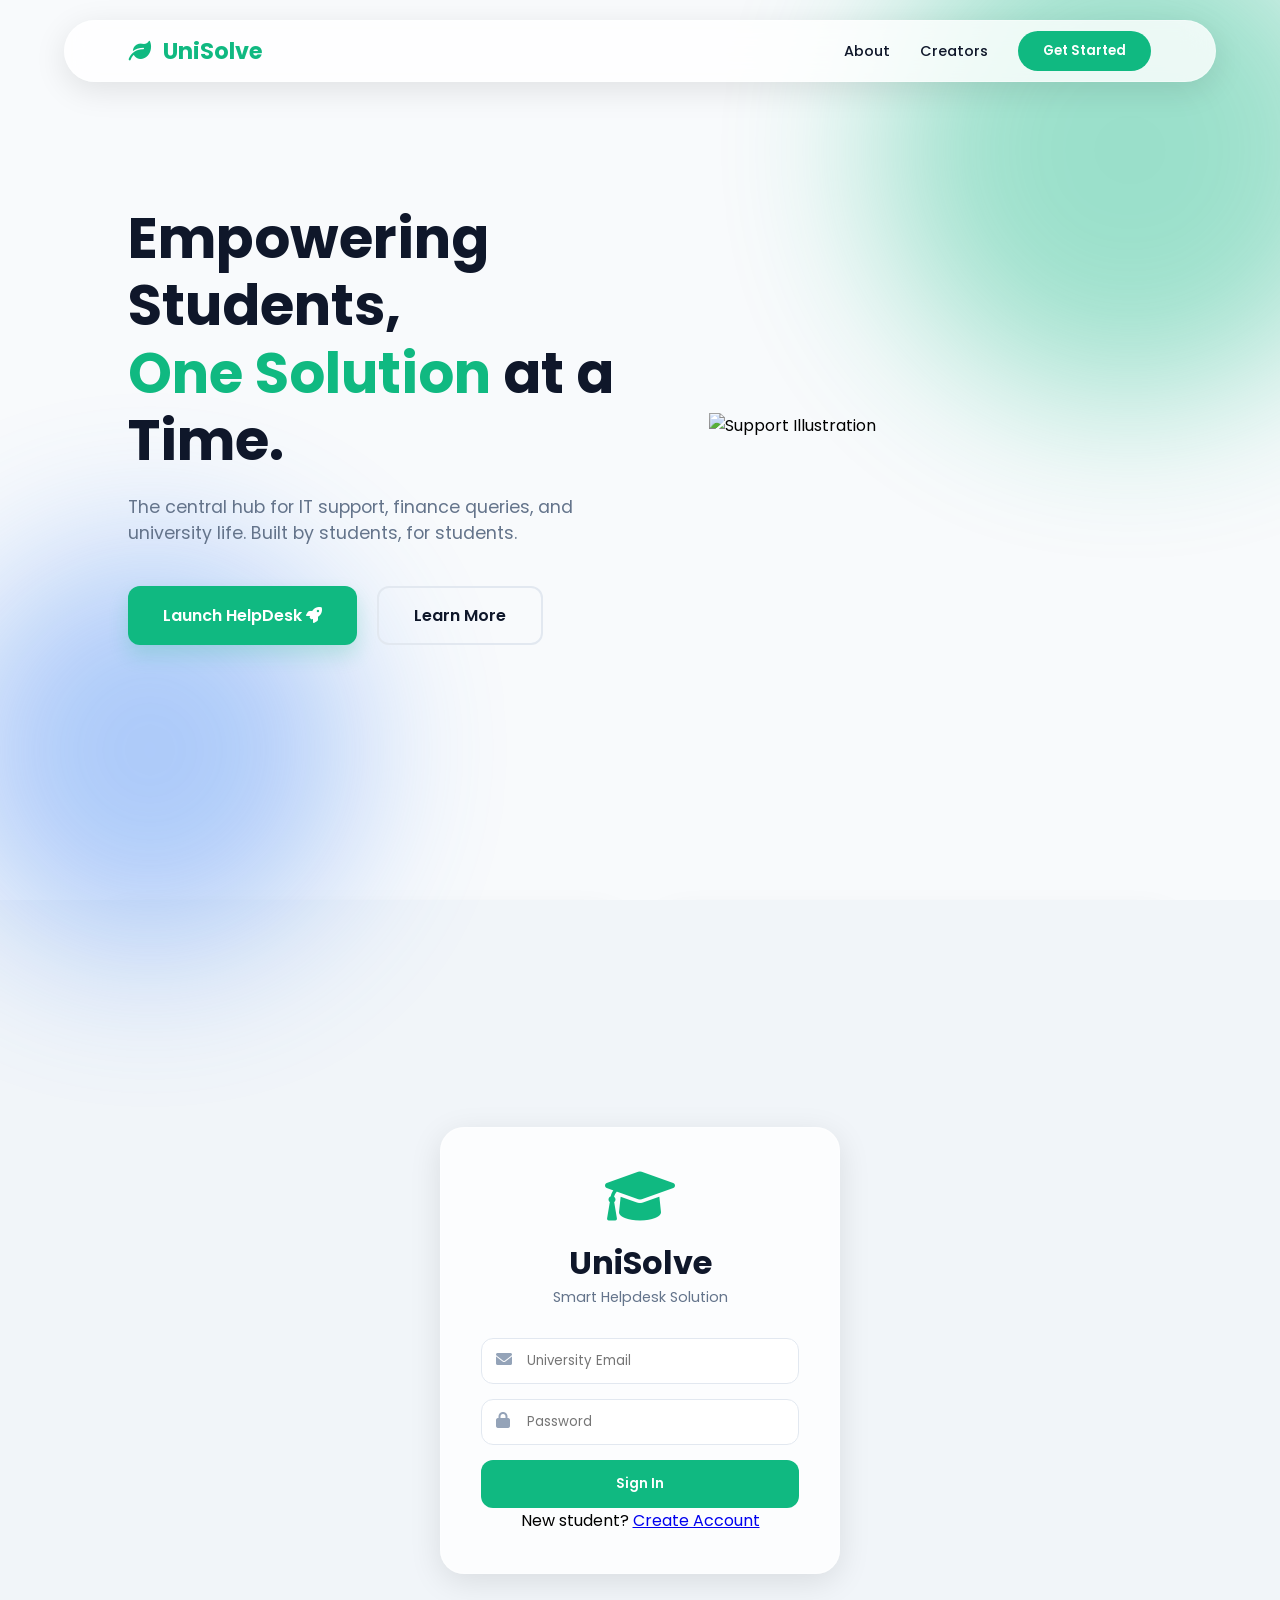
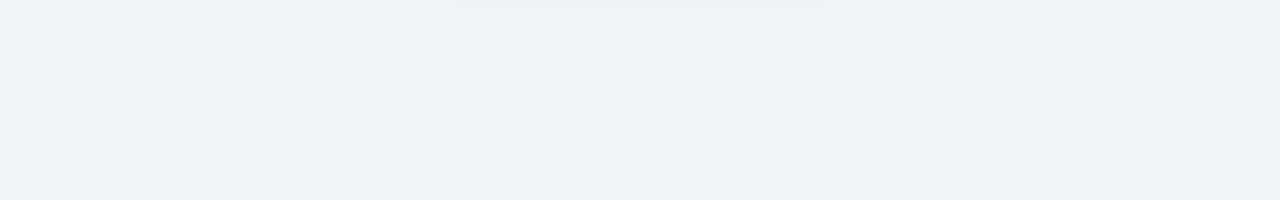
==== index.html @ f0e706f4 "1st commit. Frontend for landing page, signin, signup, user dashboard, admin panel are updated." ====
<!DOCTYPE html>
<html lang="en">
<head>
    <meta charset="UTF-8">
    <meta name="viewport" content="width=device-width, initial-scale=1.0">
    <title>UniSolve HelpDesk | Student Support</title>
    
    <!-- External Styling & Fonts -->
    <link href="https://fonts.googleapis.com/css2?family=Poppins:wght@300;400;500;600;700&display=swap" rel="stylesheet">
    <link rel="stylesheet" href="https://cdnjs.cloudflare.com/ajax/libs/font-awesome/6.0.0/css/all.min.css">
    <link rel="stylesheet" href="https://cdnjs.cloudflare.com/ajax/libs/animate.css/4.1.1/animate.min.css"/>
    <link rel="stylesheet" href="style.css">
</head>
<body>

    <!-- ANIMATED BACKGROUND MESH -->
    <div class="bg-circles">
        <div class="circle"></div>
        <div class="circle"></div>
    </div>
    
    <!-- 0. LANDING PAGE (HOMEPAGE) -->
<section id="landing-page" class="view">
    <!-- Landing Navigation -->
    <nav class="landing-nav glass">
        <div class="logo-box">
            <i class="fas fa-leaf"></i>
            <span>UniSolve</span>
        </div>
        <div class="nav-menu">
            <a href="#about">About</a>
            <a href="#team">Creators</a>
            <button class="btn-login-trigger" onclick="enterApp()">Get Started</button>
        </div>
    </nav>

    <!-- Hero Section -->
    <header class="hero animate__animated animate__fadeIn">
        <div class="hero-content">
            <h1>Empowering Students, <br><span class="text-green">One Solution</span> at a Time.</h1>
            <p>The central hub for IT support, finance queries, and university life. Built by students, for students.</p>
            <div class="hero-btns">
                <button class="btn-primary-large" onclick="enterApp()">Launch HelpDesk <i class="fas fa-rocket"></i></button>
                <a href="#about" class="btn-secondary-large">Learn More</a>
            </div>
        </div>
        <div class="hero-image animate__animated animate__zoomIn">
            <img src="https://illustrations.popsy.co/emerald/remote-work.svg" alt="Support Illustration">
        </div>
    </header>

    <!-- About & Motive Section -->
    <section id="about" class="landing-section">
        <div class="section-container">
            <div class="info-card glass animate__animated animate__fadeInUp">
                <i class="fas fa-bullseye"></i>
                <h3>Our Motive</h3>
                <p>UniSolve was born out of the frustration of long email threads and delayed responses. Our motive is to provide a **real-time, centralized interface** where students can get answers instantly from specialized departments.</p>
            </div>
            <div class="info-card glass animate__animated animate__fadeInUp" style="animation-delay: 0.2s">
                <i class="fas fa-heart"></i>
                <h3>Student-Centric</h3>
                <p>We prioritize your academic flow. Whether it's a Canvas login issue or a finance payment query, we ensure you spend less time worrying and more time learning.</p>
            </div>
        </div>
    </section>

    <!-- Creators Section -->
     <!-- Creators Section -->
<section id="team" class="landing-section">
    <h2 class="section-title">Meet the Team</h2>
    <div class="team-grid">
        
        <!-- Project Manager -->
        <div class="team-card glass animate__animated animate__fadeInUp">
            <div class="role-icon"><i class="fas fa-user-tie"></i></div>
            <img src="https://ui-avatars.com/api/?name=Ranjan+Katwal&background=064e3b&color=fff" alt="PM">
            <h4>Ranjan Katwal</h4>
            <p class="role-title">Project Manager</p>
            <span>Team Lead & Coordination</span>
        </div>

        <!-- Business Analyst -->
        <div class="team-card glass animate__animated animate__fadeInUp" style="animation-delay: 0.1s">
            <div class="role-icon"><i class="fas fa-chart-line"></i></div>
            <img src="https://ui-avatars.com/api/?name=Nayan&background=10b981&color=fff" alt="BA">
            <h4>Nayan</h4>
            <p class="role-title">Business Analyst</p>
            <span>Requirements & Logic</span>
        </div>

        <!-- Frontend (You) -->
        <div class="team-card glass animate__animated animate__fadeInUp" style="animation-delay: 0.2s">
            <div class="role-icon"><i class="fas fa-code"></i></div>
            <img src="https://ui-avatars.com/api/?name=Sara+Ghimire+Kshetri&background=059669&color=fff" alt="Frontend">
            <h4>Sara Ghimire Kshetri</h4>
            <p class="role-title">Frontend Developer</p>
            <span>UI/UX & Interactive Design</span>
        </div>

        <!-- Backend 1 -->
        <div class="team-card glass animate__animated animate__fadeInUp" style="animation-delay: 0.3s">
            <div class="role-icon"><i class="fas fa-server"></i></div>
            <img src="https://ui-avatars.com/api/?name=Krishna+Nayak&background=064e3b&color=fff" alt="Backend">
            <h4>Krishna Nayak</h4>
            <p class="role-title">Backend Developer</p>
            <span>API & Database Management</span>
        </div>

        <!-- Backend 2 -->
        <div class="team-card glass animate__animated animate__fadeInUp" style="animation-delay: 0.4s">
            <div class="role-icon"><i class="fas fa-database"></i></div>
            <img src="https://ui-avatars.com/api/?name=Roman+Poudel&background=064e3b&color=fff" alt="Backend">
            <h4>Roman Poudel</h4>
            <p class="role-title">Backend Developer</p>
            <span>Server Architecture</span>
        </div>

    </div>
</section>

    <footer class="landing-footer">
        <p>&copy; 2024 UniSolve HelpDesk Project. All Rights Reserved.</p>
    </footer>
</section>


    <!-- 1. AUTHENTICATION VIEW -->
    <section id="auth-section" class="view animate__animated animate__fadeIn">
        <div class="auth-card glass">
            <div class="auth-logo">
                <i class="fas fa-graduation-cap"></i>
                <h1>UniSolve</h1>
                <p>Smart Helpdesk Solution</p>
            </div>

            <!-- Login Form -->
            <div id="login-form">
                <div class="input-group">
                    <i class="fas fa-envelope"></i>
                    <input type="email" id="login-email" placeholder="University Email">
                </div>
                <div class="input-group">
                    <i class="fas fa-lock"></i>
                    <input type="password" id="login-pass" placeholder="Password">
                </div>
                <button class="btn-primary" onclick="handleLogin()">Sign In</button>
                <p class="auth-footer">New student? <a href="#" onclick="toggleAuth()">Create Account</a></p>
            </div>

            <!-- Signup Form -->
            <div id="signup-form" class="hidden">
                <div class="input-group">
                    <i class="fas fa-user"></i>
                    <input type="text" id="reg-name" placeholder="Full Name">
                </div>
                <div class="input-group">
                    <i class="fas fa-envelope"></i>
                    <input type="email" id="reg-email" placeholder="Email Address">
                </div>
                <div class="input-group">
                    <i class="fas fa-lock"></i>
                    <input type="password" id="reg-pass" placeholder="Create Password">
                </div>
                <button class="btn-primary" onclick="handleSignup()">Register Now</button>
                <p class="auth-footer">Already registered? <a href="#" onclick="toggleAuth()">Sign In</a></p>
            </div>
        </div>
    </section>

    <!-- 2. USER DASHBOARD VIEW -->
    <section id="user-dashboard" class="view hidden">
        <!-- PREMIUM GREEN SIDEBAR -->
        <nav class="sidebar-green">
            <div class="sb-header">
                <div class="logo-box">
                    <i class="fas fa-leaf"></i>
                    <span>UniSolve</span>
                </div>
            </div>

            <div class="sb-search">
                <i class="fas fa-search"></i>
                <input type="text" placeholder="Search support...">
            </div>

            <div class="sb-section">
                <label>CORE MENU</label>
                <button class="sb-link active" id="btn-dash" onclick="showUserHome()">
                    <i class="fas fa-th-large"></i> Dashboard
                </button>
                <button class="sb-link" id="btn-hist" onclick="viewChatHistory()">
                    <i class="fas fa-history"></i> Chat History
                    <span class="badge" id="history-count">0</span>
                </button>
            </div>

            <div class="sb-section">
                <label>QUICK ACCESS</label>
                <button class="sb-link-small" onclick="openChat('Student Support')">
                    <i class="fas fa-user-graduate"></i> Student IT
                </button>
                <button class="sb-link-small" onclick="openChat('Finance')">
                    <i class="fas fa-wallet"></i> Finance & Fees
                </button>
                <button class="sb-link-small" onclick="openChat('Entertainment')">
                    <i class="fas fa-gamepad"></i> Entertainment
                </button>
            </div>

            <div class="sb-profile">
                <div class="user-info">
                    <img src="https://ui-avatars.com/api/?name=User&background=10b981&color=fff" id="user-avatar" alt="User">
                    <div class="user-details">
                        <p id="sb-user-name">Loading...</p>
                        <small><i class="fas fa-circle"></i> Online</small>
                    </div>
                </div>
                <button class="sb-logout" onclick="logout()" title="Logout">
                    <i class="fas fa-sign-out-alt"></i>
                </button>
            </div>
        </nav>

        <!-- USER MAIN CONTENT Area -->
        <main class="main-content-green">
            
            <!-- Dashboard Grid -->
            <div id="user-home" class="animate__animated animate__fadeIn">
                <div class="welcome-header">
                    <h2 id="welcome-msg">Hello, Student! 👋</h2>
                    <p>How can we assist you with your university life today?</p>
                </div>
                
                <div class="sector-grid">
                    <div class="sector-card s-blue" onclick="openChat('Student Support')">
                        <div class="icon-box"><i class="fas fa-laptop-code"></i></div>
                        <h4>Student Support</h4>
                        <span>Canvas, IT Support, Gmail</span>
                    </div>
                    <div class="sector-card s-purple" onclick="openChat('Entertainment')">
                        <div class="icon-box"><i class="fas fa-clapperboard"></i></div>
                        <h4>Entertainment</h4>
                        <span>Clubs, Events & Sports</span>
                    </div>
                    <div class="sector-card s-green" onclick="openChat('Finance')">
                        <div class="icon-box"><i class="fas fa-file-invoice-dollar"></i></div>
                        <h4>Finance & Business</h4>
                        <span>Fees, Grants, Payments</span>
                    </div>
                    <div class="sector-card s-orange" onclick="openChat('General')">
                        <div class="icon-box"><i class="fas fa-comments"></i></div>
                        <h4>General Queries</h4>
                        <span>Anything else you need</span>
                    </div>
                </div>
            </div>

            <!-- Chat History View -->
            <div id="chat-history-view" class="hidden animate__animated animate__fadeIn">
                <div class="view-header">
                    <h2><i class="fas fa-history"></i> My Recent Conversations</h2>
                    <p>Click on a ticket to continue the conversation</p>
                </div>
                <div id="history-list" class="history-container">
                    <!-- History cards injected here -->
                </div>
            </div>

            <!-- Real-time Chat Interface -->
            <div id="chat-interface" class="hidden animate__animated animate__zoomIn">
                <div class="chat-window glass">
                    <div class="chat-header">
                        <button class="back-btn" onclick="showUserHome()"><i class="fas fa-chevron-left"></i></button>
                        <div class="chat-title-info">
                            <h3 id="current-sector-title">Sector Name</h3>
                            <small>Admin is online to help you</small>
                        </div>
                    </div>
                    <div id="chat-box" class="chat-messages">
                        <!-- Messages injected here -->
                    </div>
                    <div class="chat-input-area">
                        <input type="text" id="msg-input" placeholder="Type your query here...">
                        <button class="send-btn" onclick="sendMessage()"><i class="fas fa-paper-plane"></i></button>
                    </div>
                </div>
            </div>

        </main>
    </section>

    <!-- 3. ADMIN DASHBOARD VIEW -->
<section id="admin-dashboard" class="view hidden">
    <!-- ADMIN SIDEBAR -->
    <nav class="sidebar-green admin-theme">
        <div class="sb-header">
            <div class="logo-box">
                <i class="fas fa-user-shield"></i>
                <span>UniAdmin</span>
            </div>
        </div>

        <div class="sb-section">
            <label>SYSTEM</label>
            <button class="sb-link active" id="admin-btn-dash" onclick="showAdminTab('admin-stats-view')">
                <i class="fas fa-chart-pie"></i> Overview
            </button>
            <button class="sb-link" id="admin-btn-users" onclick="showAdminTab('admin-users-view')">
                <i class="fas fa-users-gear"></i> Manage Users
            </button>
            <button class="sb-link" id="admin-btn-chats" onclick="showAdminTab('admin-chats-view')">
                <i class="fas fa-comment-dots"></i> Live Support
                <span class="badge animate__animated animate__pulse animate__infinite" id="admin-msg-count">0</span>
            </button>
        </div>

        <div class="sb-profile">
            <div class="user-info">
                <img src="https://ui-avatars.com/api/?name=Admin&background=064e3b&color=fff" alt="Admin">
                <div class="user-details">
                    <p>System Admin</p>
                    <small>Root Access</small>
                </div>
            </div>
            <button class="sb-logout" onclick="logout()"><i class="fas fa-power-off"></i></button>
        </div>
    </nav>

    <!-- ADMIN MAIN CONTENT -->
    <main class="main-content-green">
        
        <!-- TAB 1: OVERVIEW STATS -->
        <div id="admin-stats-view" class="admin-tab animate__animated animate__fadeIn">
            <h2 class="view-title">System Overview</h2>
            <div class="stats-grid">
                <div class="stat-card glass">
                    <h3 id="stat-total-users">0</h3>
                    <p>Total Registered</p>
                </div>
                <div class="stat-card glass">
                    <h3 id="stat-active-sessions">0</h3>
                    <p>Active Chats</p>
                </div>
                <div class="stat-card glass">
                    <h3 id="stat-total-msgs">0</h3>
                    <p>Total Messages</p>
                </div>
            </div>
        </div>

        <!-- TAB 2: USER MANAGEMENT (CRUD) -->
        <div id="admin-users-view" class="admin-tab hidden animate__animated animate__fadeIn">
            <div class="view-header-flex">
                <h2 class="view-title">User Management</h2>
                <button class="btn-primary" style="width:auto; padding: 10px 20px;" onclick="adminAddUser()">+ Add User</button>
            </div>
            <div class="table-container glass">
                <table class="admin-table">
                    <thead>
                        <tr>
                            <th>User Name</th>
                            <th>Email Address</th>
                            <th>Role</th>
                            <th>Actions</th>
                        </tr>
                    </thead>
                    <tbody id="user-table-body">
                        <!-- User rows injected here -->
                    </tbody>
                </table>
            </div>
        </div>

        <!-- TAB 3: LIVE SUPPORT (Active Chats) -->
        <div id="admin-chats-view" class="admin-tab hidden animate__animated animate__fadeIn">
            <div class="admin-chat-layout">
                <!-- Chat Queue (Left) -->
                <div class="chat-queue glass">
                    <h3>Active Tickets</h3>
                    <div id="admin-queue-list">
                        <!-- List of users waiting for help -->
                    </div>
                </div>
                <!-- Active Chat Box (Right) -->
                <div class="admin-chat-window glass" id="admin-chat-window">
                    <div id="admin-chat-placeholder">
                        <i class="fas fa-comments"></i>
                        <p>Select a ticket to respond</p>
                    </div>
                    <!-- This will show the actual chat when a user is selected -->
                    <div id="admin-active-chat-box" class="hidden">
                        <div class="chat-header">
                            <h4 id="admin-chat-target">Student Name</h4>
                            <small id="admin-chat-sector">Sector</small>
                        </div>
                        <div id="admin-messages" class="chat-messages"></div>
                        <div class="chat-input-area">
                            <input type="text" id="admin-reply-input" placeholder="Type response...">
                            <button class="send-btn" onclick="adminSendReply()"><i class="fas fa-paper-plane"></i></button>
                        </div>
                    </div>
                </div>
            </div>
        </div>

    </main>
</section>

    <!-- Project Script -->
    <script src="script.js"></script>
</body>
</html>
---- style.css ----
/* --- ROOT VARIABLES --- */
:root {
    --green-primary: #10b981;
    --green-dark: #065f46;
    --green-deep: #064e3b;
    --green-light: #d1fae5;
    --slate-900: #0f172a;
    --slate-800: #1e293b;
    --white: #ffffff;
    --glass: rgba(255, 255, 255, 0.8);
    --glass-border: rgba(255, 255, 255, 0.3);
    --shadow: 0 8px 32px rgba(0, 0, 0, 0.1);
}

/* --- GLOBAL STYLES --- */
* {
    margin: 0;
    padding: 0;
    box-sizing: border-box;
    font-family: 'Poppins', sans-serif;
}

body {
    background: #f1f5f9;
    height: 100vh;
    overflow: hidden;
}

.hidden { display: none !important; }

/* --- ANIMATED BACKGROUND --- */
.bg-circles {
    position: fixed;
    top: 0;
    left: 0;
    width: 100%;
    height: 100%;
    z-index: -1;
    background: #f8fafc;
}

.circle {
    position: absolute;
    border-radius: 50%;
    filter: blur(80px);
    opacity: 0.4;
    animation: move 20s infinite alternate;
}

.circle:nth-child(1) { width: 500px; height: 500px; background: var(--green-primary); top: -100px; right: -100px; }
.circle:nth-child(2) { width: 400px; height: 400px; background: #3b82f6; bottom: -50px; left: -50px; animation-delay: -5s; }

@keyframes move { from { transform: translate(0,0); } to { transform: translate(100px, 100px); } }

/* --- GLASSMORPHISM CARD --- */
.glass {
    background: var(--glass);
    backdrop-filter: blur(15px);
    border: 1px solid var(--glass-border);
    box-shadow: var(--shadow);
    border-radius: 24px;
}

/* --- LANDING PAGE STYLES --- */

#landing-page.view {
    display: block; 
    overflow-y: auto;
    overflow-x: hidden;
    height: 100vh;
    scroll-behavior: smooth;
}


body {
    background: #f1f5f9;
    height: 100vh;
    margin: 0;
    overflow-x: hidden;
}

.landing-nav {
    display: flex;
    justify-content: space-between;
    align-items: center;
    padding: 10px 5%;
    position: fixed;
    top: 20px;
    left: 50%;
    transform: translateX(-50%); /* Centers the absolute nav bar */
    width: 90%;
    max-width: 1200px;
    z-index: 1000;
    border-radius: 50px;
}

.landing-section {
    padding: 80px 10%; /* Consistent margins with Hero */
    text-align: center;
    width: 100%;
    box-sizing: border-box;
}

.section-container {
    display: grid;
    grid-template-columns: repeat(auto-fit, minmax(300px, 1fr)); /* Better responsiveness */
    gap: 30px;
    margin: 0 auto;
    max-width: 1200px;
}

.info-card {
    padding: 40px;
    border-radius: 30px;
    text-align: left;
    height: 100%; /* Ensures cards are equal height */
    box-sizing: border-box;
}

.nav-menu { display: flex; align-items: center; gap: 30px; }
.nav-menu a { text-decoration: none; color: var(--slate-900); font-weight: 500; font-size: 0.9rem; transition: 0.3s; }
.nav-menu a:hover { color: var(--green-primary); }

.btn-login-trigger {
    background: var(--green-primary);
    color: white;
    border: none;
    padding: 10px 25px;
    border-radius: 25px;
    cursor: pointer;
    font-weight: 600;
}




/* HERO SECTION */
.hero {
    display: flex;
    align-items: center;
    justify-content: space-between;
    padding: 120px 10% 80px 10%; /* Increased horizontal padding */
    min-height: 90vh; /* Adjusted from 100vh to prevent excessive space */
    gap: 50px; /* Space between text and illustration */
}

.hero-content {
    flex: 1;
    max-width: 550px;
    text-align: left;
}

.hero-image {
    flex: 1;
    display: flex;
    justify-content: center;
    align-items: center;
}

.hero-image img {
    width: 100%;
    max-width: 400px; /* Prevents image from getting too large */
    height: auto;
}

.hero-content h1 { font-size: 3.5rem; line-height: 1.2; color: var(--slate-900); margin-bottom: 20px; }
.text-green { color: var(--green-primary); }
.hero-content p { font-size: 1.1rem; color: #64748b; margin-bottom: 40px; }

.hero-btns { display: flex; gap: 20px; }
.btn-primary-large {
    padding: 15px 35px; background: var(--green-primary); color: white; border: none; border-radius: 12px; font-size: 1rem; font-weight: 600; cursor: pointer; box-shadow: 0 10px 20px rgba(16, 185, 129, 0.2);
}

.btn-secondary-large {
    padding: 15px 35px; border: 2px solid #e2e8f0; color: var(--slate-900); text-decoration: none; border-radius: 12px; font-weight: 600;
}

/* ABOUT & TEAM */
.landing-section { padding: 100px 8%; text-align: center; }
.section-container { display: grid; grid-template-columns: 1fr 1fr; gap: 30px; }
.section-title { font-size: 2.5rem; margin-bottom: 50px; color: var(--slate-900); }

.info-card { padding: 40px; border-radius: 30px; text-align: left; }
.info-card i { font-size: 2.5rem; color: var(--green-primary); margin-bottom: 20px; }
.info-card h3 { font-size: 1.5rem; margin-bottom: 15px; }

/* TEAM SECTION IMPROVEMENTS */
.team-grid {
    display: grid;
    /* This creates a flexible grid that fits 5 cards across on desktops 
       and stacks them on smaller screens */
    grid-template-columns: repeat(auto-fit, minmax(220px, 1fr)); 
    gap: 25px;
    margin-top: 40px;
    justify-content: center;
}

.team-card {
    padding: 30px 20px;
    border-radius: 24px;
    text-align: center;
    transition: all 0.3s ease;
    position: relative;
    overflow: hidden;
}

.team-card:hover {
    transform: translateY(-10px);
    background: white;
    box-shadow: 0 20px 40px rgba(0,0,0,0.05);
}

/* Floating role icon in corner */
.role-icon {
    position: absolute;
    top: 15px;
    right: 15px;
    font-size: 1rem;
    color: var(--green-primary);
    opacity: 0.3;
}

.team-card img {
    width: 90px;
    height: 90px;
    border-radius: 50%;
    margin-bottom: 15px;
    border: 3px solid var(--green-light);
    padding: 3px;
    object-fit: cover;
}

.team-card h4 {
    color: var(--slate-900);
    font-size: 1.1rem;
    margin-bottom: 5px;
}

.role-title {
    font-size: 0.85rem;
    color: var(--green-primary);
    font-weight: 700;
    text-transform: uppercase;
    letter-spacing: 0.5px;
    margin-bottom: 10px;
}

.team-card span {
    font-size: 0.8rem;
    color: #64748b;
    display: block;
    line-height: 1.4;
}

.landing-footer { padding: 40px; text-align: center; border-top: 1px solid #e2e8f0; color: #94a3b8; font-size: 0.8rem; }


@media (max-width: 992px) {
    .hero {
        flex-direction: column;
        text-align: center;
        padding-top: 150px;
    }
    .hero-content {
        text-align: center;
        margin-bottom: 40px;
    }
    .section-container {
        grid-template-columns: 1fr; /* Stack cards on mobile */
    }
}


/* --- AUTHENTICATION --- */
#auth-section {
    display: flex;
    justify-content: center;
    align-items: center;
    height: 100vh;
}

.auth-card {
    width: 400px;
    padding: 40px;
    text-align: center;
}

.auth-logo i { font-size: 3.5rem; color: var(--green-primary); margin-bottom: 15px; }
.auth-logo h1 { font-size: 2rem; color: var(--slate-900); }
.auth-logo p { color: #64748b; margin-bottom: 30px; font-size: 0.9rem; }

.input-group { position: relative; margin-bottom: 15px; }
.input-group i { position: absolute; left: 15px; top: 13px; color: #94a3b8; }
.input-group input {
    width: 100%;
    padding: 12px 15px 12px 45px;
    border: 1px solid #e2e8f0;
    border-radius: 12px;
    outline: none;
    transition: 0.3s;
}

.input-group input:focus { border-color: var(--green-primary); box-shadow: 0 0 0 4px rgba(16, 185, 129, 0.1); }

.btn-primary {
    width: 100%;
    padding: 14px;
    background: var(--green-primary);
    color: white;
    border: none;
    border-radius: 12px;
    font-weight: 600;
    cursor: pointer;
    transition: 0.3s;
}

.btn-primary:hover { background: var(--green-dark); transform: translateY(-2px); }

/* --- SIDEBAR GREEN --- */
.sidebar-green {
    width: 280px;
    background: var(--green-deep);
    height: 100vh;
    display: flex;
    flex-direction: column;
    padding: 25px;
    color: white;
}

.logo-box { display: flex; align-items: center; gap: 12px; font-size: 1.4rem; font-weight: 700; color: var(--green-primary); }

.sb-search {
    background: rgba(255,255,255,0.1);
    border-radius: 12px;
    padding: 10px 15px;
    display: flex;
    align-items: center;
    gap: 10px;
    margin: 25px 0;
}

.sb-search input { background: none; border: none; color: white; outline: none; width: 100%; }

.sb-section label {
    font-size: 0.7rem;
    color: rgba(255,255,255,0.4);
    letter-spacing: 1.2px;
    display: block;
    margin: 20px 0 10px 5px;
}

.sb-link, .sb-link-small {
    width: 100%;
    background: none;
    border: none;
    color: #cbd5e1;
    display: flex;
    align-items: center;
    gap: 12px;
    padding: 12px;
    border-radius: 12px;
    cursor: pointer;
    transition: 0.3s;
    text-align: left;
}

.sb-link.active { background: var(--green-primary); color: white; }
.sb-link:hover:not(.active), .sb-link-small:hover { background: rgba(255,255,255,0.05); color: white; }

.badge { margin-left: auto; background: #ef4444; font-size: 0.7rem; padding: 2px 8px; border-radius: 10px; }

/* --- PROFILE CARD --- */
.sb-profile {
    margin-top: auto;
    background: rgba(0,0,0,0.2);
    padding: 15px;
    border-radius: 16px;
    display: flex;
    align-items: center;
    justify-content: space-between;
}

.user-info { display: flex; align-items: center; gap: 10px; }
.user-info img { width: 38px; height: 38px; border-radius: 50%; border: 2px solid var(--green-primary); }
.user-details p { font-size: 0.85rem; font-weight: 600; margin: 0; color: white; }
.user-details small { color: var(--green-primary); font-size: 0.7rem; display: flex; align-items: center; gap: 4px; }

.sb-logout { background: none; border: none; color: #f87171; cursor: pointer; transition: 0.3s; }
.sb-logout:hover { color: #ef4444; transform: scale(1.1); }

/* --- MAIN CONTENT AREA --- */
.view { display: flex; }
.main-content-green { flex: 1; padding: 40px; overflow-y: auto; background: #f8fafc; }

/* SECTOR CARDS */
.sector-grid { display: grid; grid-template-columns: repeat(auto-fit, minmax(240px, 1fr)); gap: 25px; margin-top: 30px; }
.sector-card {
    background: white;
    padding: 30px;
    border-radius: 24px;
    cursor: pointer;
    transition: 0.4s cubic-bezier(0.175, 0.885, 0.32, 1.275);
    box-shadow: 0 4px 6px rgba(0,0,0,0.02);
    border-bottom: 4px solid transparent;
}

.sector-card:hover { transform: translateY(-10px); box-shadow: 0 20px 25px rgba(0,0,0,0.05); }
.s-blue:hover { border-color: #3b82f6; }
.s-purple:hover { border-color: #a855f7; }
.s-green:hover { border-color: #10b981; }
.s-orange:hover { border-color: #f59e0b; }

.icon-box { font-size: 2.5rem; margin-bottom: 20px; color: var(--slate-800); }

/* --- CHAT INTERFACE --- */
.chat-window { max-width: 900px; margin: 0 auto; height: 80vh; display: flex; flex-direction: column; overflow: hidden; }
.chat-header { padding: 20px; display: flex; align-items: center; gap: 15px; border-bottom: 1px solid #e2e8f0; }
.back-btn { background: none; border: none; font-size: 1.2rem; cursor: pointer; color: var(--slate-800); }

.chat-messages { flex: 1; padding: 25px; overflow-y: auto; display: flex; flex-direction: column; gap: 15px; background: rgba(255,255,255,0.4); }

.msg { padding: 12px 18px; border-radius: 18px; max-width: 75%; position: relative; font-size: 0.95rem; line-height: 1.5; }
.msg.sent { align-self: flex-end; background: var(--green-primary); color: white; border-bottom-right-radius: 4px; }
.msg.received { align-self: flex-start; background: white; color: var(--slate-900); border-bottom-left-radius: 4px; box-shadow: 0 2px 5px rgba(0,0,0,0.05); }

.msg-meta { font-size: 0.65rem; margin-top: 5px; opacity: 0.7; display: flex; justify-content: space-between; gap: 10px; }
.crud-links span { cursor: pointer; text-decoration: underline; margin-left: 5px; }

.chat-input-area { padding: 20px; background: white; display: flex; gap: 10px; border-top: 1px solid #e2e8f0; }
.chat-input-area input { flex: 1; border: none; outline: none; padding: 10px; font-size: 1rem; }
.send-btn { background: var(--green-primary); color: white; border: none; width: 45px; height: 45px; border-radius: 12px; cursor: pointer; transition: 0.2s; }
.send-btn:hover { background: var(--green-dark); transform: rotate(15deg); }

/* --- ADMIN STATS --- */
.stats-grid { display: grid; grid-template-columns: repeat(3, 1fr); gap: 20px; margin: 25px 0; }
.stat-card { padding: 25px; text-align: center; }
.stat-card h3 { font-size: 2rem; color: var(--green-primary); }

/* ADMIN TABLE STYLES */
.view-header-flex { display: flex; justify-content: space-between; align-items: center; margin-bottom: 25px; }
.table-container { overflow: hidden; margin-top: 20px; }
.admin-table { width: 100%; border-collapse: collapse; text-align: left; background: white; }
.admin-table th { padding: 15px; background: #f1f5f9; color: var(--slate-900); font-weight: 600; }
.admin-table td { padding: 15px; border-bottom: 1px solid #f1f5f9; }
.admin-table tr:hover { background: #f8fafc; }

.btn-icon { background: none; border: none; cursor: pointer; padding: 5px; margin: 0 5px; border-radius: 5px; transition: 0.2s; }
.btn-edit { color: #3b82f6; }
.btn-edit:hover { background: #dbeafe; }
.btn-del { color: #ef4444; }
.btn-del:hover { background: #fee2e2; }

/* ADMIN LIVE CHAT LAYOUT */
.admin-chat-layout { display: grid; grid-template-columns: 300px 1fr; gap: 20px; height: 75vh; }
.chat-queue { padding: 20px; overflow-y: auto; }
.chat-queue h3 { font-size: 1rem; margin-bottom: 15px; color: var(--green-deep); border-bottom: 2px solid var(--green-light); padding-bottom: 10px; }

.queue-item { 
    padding: 15px; border-radius: 12px; background: white; margin-bottom: 10px; 
    cursor: pointer; transition: 0.3s; border: 1px solid transparent;
}
.queue-item:hover { border-color: var(--green-primary); transform: translateX(5px); }
.queue-item.active { background: var(--green-light); border-color: var(--green-primary); }
.queue-item p { font-weight: 600; font-size: 0.9rem; margin-bottom: 2px; }
.queue-item small { color: #64748b; font-size: 0.75rem; }

.admin-chat-window { display: flex; flex-direction: column; position: relative; }
#admin-chat-placeholder { 
    position: absolute; top: 50%; left: 50%; transform: translate(-50%, -50%); 
    text-align: center; color: #cbd5e1; 
}
#admin-chat-placeholder i { font-size: 4rem; margin-bottom: 10px; }
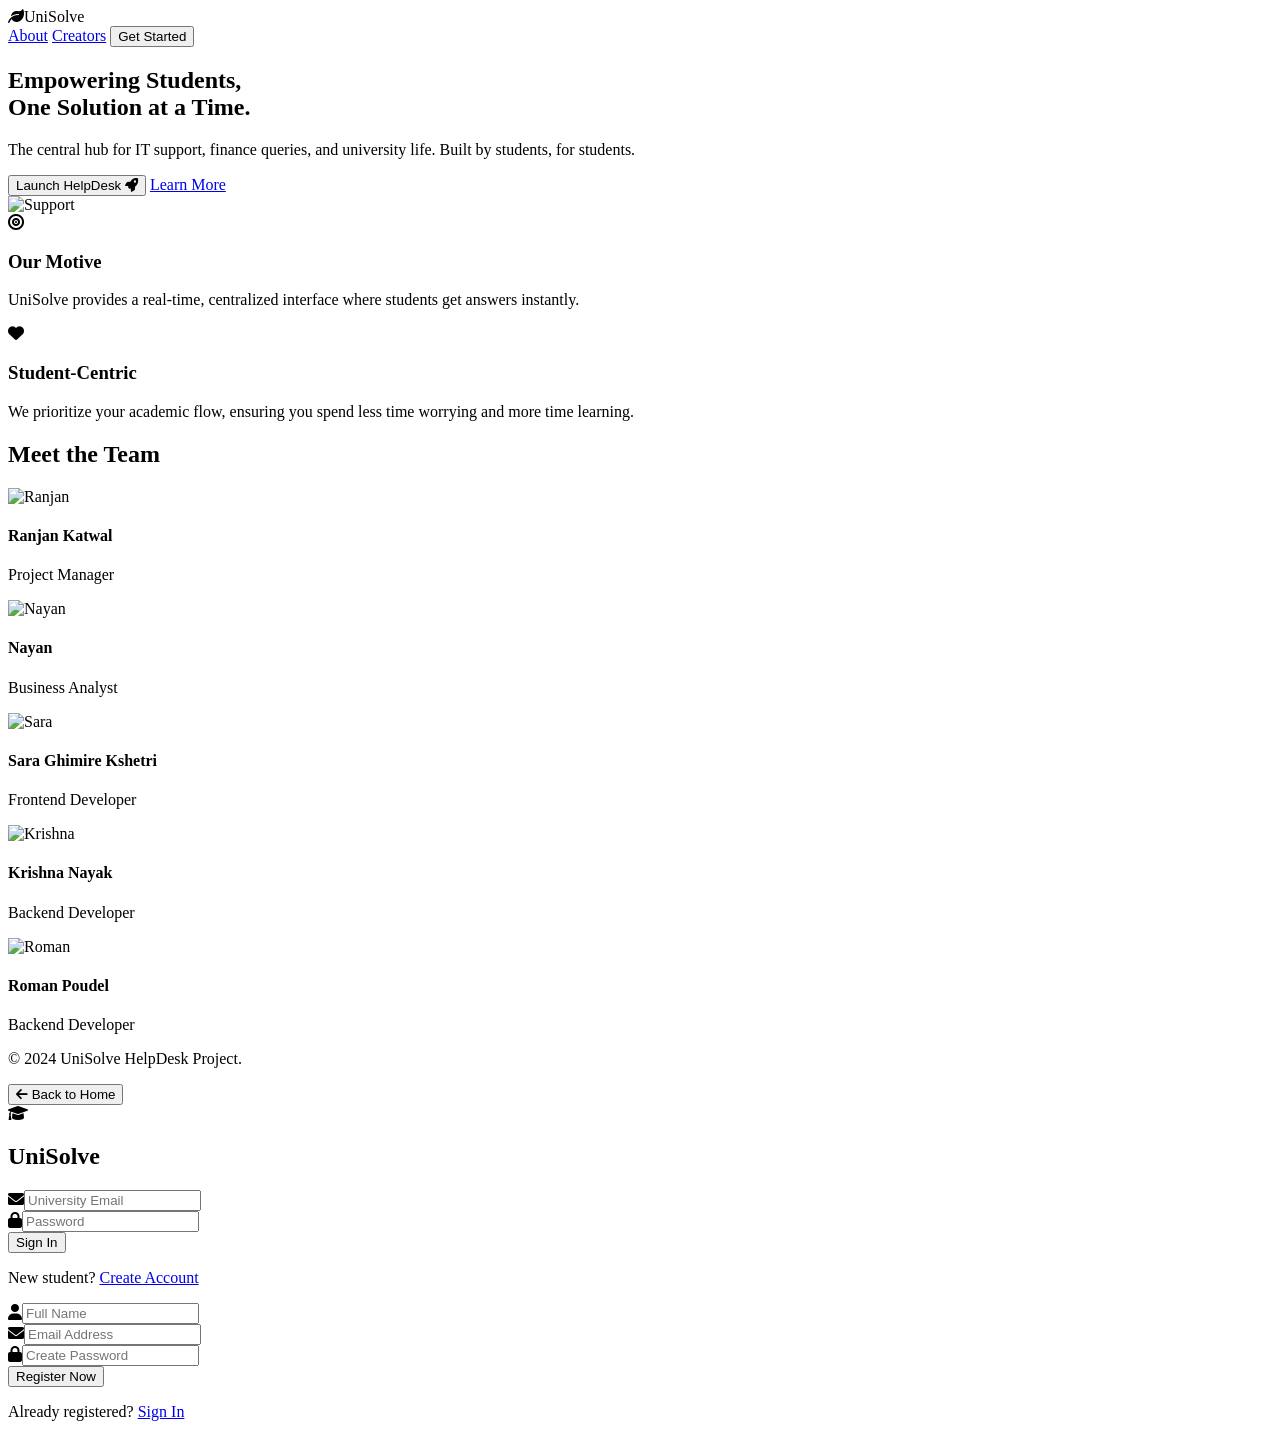
==== commit f32d54b2: "updated front end" ====
--- a/index.html
+++ b/index.html
@@ -4,410 +4,150 @@
     <meta charset="UTF-8">
     <meta name="viewport" content="width=device-width, initial-scale=1.0">
     <title>UniSolve HelpDesk | Student Support</title>
-    
-    <!-- External Styling & Fonts -->
     <link href="https://fonts.googleapis.com/css2?family=Poppins:wght@300;400;500;600;700&display=swap" rel="stylesheet">
     <link rel="stylesheet" href="https://cdnjs.cloudflare.com/ajax/libs/font-awesome/6.0.0/css/all.min.css">
     <link rel="stylesheet" href="https://cdnjs.cloudflare.com/ajax/libs/animate.css/4.1.1/animate.min.css"/>
-    <link rel="stylesheet" href="style.css">
+    <link rel="stylesheet" href="css/style.css">
+
 </head>
 <body>
+    <div class="bg-circles"><div class="circle"></div><div class="circle"></div></div>
 
-    <!-- ANIMATED BACKGROUND MESH -->
-    <div class="bg-circles">
-        <div class="circle"></div>
-        <div class="circle"></div>
-    </div>
-    
-    <!-- 0. LANDING PAGE (HOMEPAGE) -->
-<section id="landing-page" class="view">
-    <!-- Landing Navigation -->
-    <nav class="landing-nav glass">
-        <div class="logo-box">
-            <i class="fas fa-leaf"></i>
-            <span>UniSolve</span>
-        </div>
-        <div class="nav-menu">
-            <a href="#about">About</a>
-            <a href="#team">Creators</a>
-            <button class="btn-login-trigger" onclick="enterApp()">Get Started</button>
-        </div>
-    </nav>
+    <section id="landing-page" class="view">
+        <nav class="landing-nav glass">
+            <div class="logo-box"><i class="fas fa-leaf"></i><span>UniSolve</span></div>
+            <div class="nav-menu">
+                <a href="#about">About</a>
+                <a href="#team">Creators</a>
+                <button class="btn-login-trigger" onclick="enterApp()">Get Started</button>
+            </div>
+        </nav>
 
-    <!-- Hero Section -->
-    <header class="hero animate__animated animate__fadeIn">
-        <div class="hero-content">
-            <h1>Empowering Students, <br><span class="text-green">One Solution</span> at a Time.</h1>
-            <p>The central hub for IT support, finance queries, and university life. Built by students, for students.</p>
-            <div class="hero-btns">
-                <button class="btn-primary-large" onclick="enterApp()">Launch HelpDesk <i class="fas fa-rocket"></i></button>
-                <a href="#about" class="btn-secondary-large">Learn More</a>
+        <header class="hero animate__animated animate__fadeIn">
+            <div class="hero-content">
+                <h1>Empowering Students, <br><span class="text-green">One Solution</span> at a Time.</h1>
+                <p>The central hub for IT support, finance queries, and university life. Built by students, for students.</p>
+                <div class="hero-btns">
+                    <button class="btn-primary-large" onclick="enterApp()">Launch HelpDesk <i class="fas fa-rocket"></i></button>
+                    <a href="#about" class="btn-secondary-large">Learn More</a>
+                </div>
             </div>
-        </div>
-        <div class="hero-image animate__animated animate__zoomIn">
-            <img src="https://illustrations.popsy.co/emerald/remote-work.svg" alt="Support Illustration">
-        </div>
-    </header>
+            <div class="hero-image animate__animated animate__zoomIn">
+                <img src="https://illustrations.popsy.co/emerald/remote-work.svg" alt="Support">
+            </div>
+        </header>
 
-    <!-- About & Motive Section -->
-    <section id="about" class="landing-section">
-        <div class="section-container">
-            <div class="info-card glass animate__animated animate__fadeInUp">
-                <i class="fas fa-bullseye"></i>
-                <h3>Our Motive</h3>
-                <p>UniSolve was born out of the frustration of long email threads and delayed responses. Our motive is to provide a **real-time, centralized interface** where students can get answers instantly from specialized departments.</p>
+        <section id="about" class="landing-section">
+            <div class="section-container">
+                <div class="info-card glass">
+                    <i class="fas fa-bullseye"></i><h3>Our Motive</h3>
+                    <p>UniSolve provides a real-time, centralized interface where students get answers instantly.</p>
+                </div>
+                <div class="info-card glass">
+                    <i class="fas fa-heart"></i><h3>Student-Centric</h3>
+                    <p>We prioritize your academic flow, ensuring you spend less time worrying and more time learning.</p>
+                </div>
             </div>
-            <div class="info-card glass animate__animated animate__fadeInUp" style="animation-delay: 0.2s">
-                <i class="fas fa-heart"></i>
-                <h3>Student-Centric</h3>
-                <p>We prioritize your academic flow. Whether it's a Canvas login issue or a finance payment query, we ensure you spend less time worrying and more time learning.</p>
+        </section>
+
+        <section id="team" class="landing-section">
+            <h2 class="section-title">Meet the Team</h2>
+            <div class="team-grid">
+                <div class="team-card glass"><img src="https://ui-avatars.com/api/?name=Ranjan+Katwal&background=10b981&color=fff" alt="Ranjan">
+                    <h4>Ranjan Katwal</h4><p class="role-title">Project Manager</p></div>
+                <div class="team-card glass"><img src="https://ui-avatars.com/api/?name=Nayan&background=10b981&color=fff" alt="Nayan">
+                    <h4>Nayan</h4><p class="role-title">Business Analyst</p></div>
+                <div class="team-card glass"><img src="https://ui-avatars.com/api/?name=Sara+Ghimire+Kshetri&background=10b981&color=fff" alt="Sara">
+                    <h4>Sara Ghimire Kshetri</h4><p class="role-title">Frontend Developer</p></div>
+                <div class="team-card glass"><img src="https://ui-avatars.com/api/?name=Krishna+Nayak&background=10b981&color=fff" alt="Krishna">
+                    <h4>Krishna Nayak</h4><p class="role-title">Backend Developer</p></div>
+                <div class="team-card glass"><img src="https://ui-avatars.com/api/?name=Roman+Poudel&background=10b981&color=fff" alt="Roman">
+                    <h4>Roman Poudel</h4><p class="role-title">Backend Developer</p></div>
             </div>
-        </div>
+        </section>
+
+        <footer class="landing-footer"><p>&copy; 2024 UniSolve HelpDesk Project.</p></footer>
     </section>
 
-    <!-- Creators Section -->
-     <!-- Creators Section -->
-<section id="team" class="landing-section">
-    <h2 class="section-title">Meet the Team</h2>
-    <div class="team-grid">
-        
-        <!-- Project Manager -->
-        <div class="team-card glass animate__animated animate__fadeInUp">
-            <div class="role-icon"><i class="fas fa-user-tie"></i></div>
-            <img src="https://ui-avatars.com/api/?name=Ranjan+Katwal&background=064e3b&color=fff" alt="PM">
-            <h4>Ranjan Katwal</h4>
-            <p class="role-title">Project Manager</p>
-            <span>Team Lead & Coordination</span>
-        </div>
+    <section id="auth-section" class="view hidden animate__animated animate__fadeIn">
+        <div class="auth-card glass">
+            <button class="back-to-home" onclick="backToLanding()"><i class="fas fa-arrow-left"></i> Back to Home </button>
 
-        <!-- Business Analyst -->
-        <div class="team-card glass animate__animated animate__fadeInUp" style="animation-delay: 0.1s">
-            <div class="role-icon"><i class="fas fa-chart-line"></i></div>
-            <img src="https://ui-avatars.com/api/?name=Nayan&background=10b981&color=fff" alt="BA">
-            <h4>Nayan</h4>
-            <p class="role-title">Business Analyst</p>
-            <span>Requirements & Logic</span>
-        </div>
-
-        <!-- Frontend (You) -->
-        <div class="team-card glass animate__animated animate__fadeInUp" style="animation-delay: 0.2s">
-            <div class="role-icon"><i class="fas fa-code"></i></div>
-            <img src="https://ui-avatars.com/api/?name=Sara+Ghimire+Kshetri&background=059669&color=fff" alt="Frontend">
-            <h4>Sara Ghimire Kshetri</h4>
-            <p class="role-title">Frontend Developer</p>
-            <span>UI/UX & Interactive Design</span>
-        </div>
-
-        <!-- Backend 1 -->
-        <div class="team-card glass animate__animated animate__fadeInUp" style="animation-delay: 0.3s">
-            <div class="role-icon"><i class="fas fa-server"></i></div>
-            <img src="https://ui-avatars.com/api/?name=Krishna+Nayak&background=064e3b&color=fff" alt="Backend">
-            <h4>Krishna Nayak</h4>
-            <p class="role-title">Backend Developer</p>
-            <span>API & Database Management</span>
-        </div>
-
-        <!-- Backend 2 -->
-        <div class="team-card glass animate__animated animate__fadeInUp" style="animation-delay: 0.4s">
-            <div class="role-icon"><i class="fas fa-database"></i></div>
-            <img src="https://ui-avatars.com/api/?name=Roman+Poudel&background=064e3b&color=fff" alt="Backend">
-            <h4>Roman Poudel</h4>
-            <p class="role-title">Backend Developer</p>
-            <span>Server Architecture</span>
-        </div>
-
-    </div>
-</section>
-
-    <footer class="landing-footer">
-        <p>&copy; 2024 UniSolve HelpDesk Project. All Rights Reserved.</p>
-    </footer>
-</section>
-
-
-    <!-- 1. AUTHENTICATION VIEW -->
-    <section id="auth-section" class="view animate__animated animate__fadeIn">
-        <div class="auth-card glass">
-            <div class="auth-logo">
-                <i class="fas fa-graduation-cap"></i>
-                <h1>UniSolve</h1>
-                <p>Smart Helpdesk Solution</p>
-            </div>
-
-            <!-- Login Form -->
+            <div class="auth-logo"><i class="fas fa-graduation-cap"></i><h1>UniSolve</h1></div>
             <div id="login-form">
-                <div class="input-group">
-                    <i class="fas fa-envelope"></i>
-                    <input type="email" id="login-email" placeholder="University Email">
-                </div>
-                <div class="input-group">
-                    <i class="fas fa-lock"></i>
-                    <input type="password" id="login-pass" placeholder="Password">
-                </div>
+                <div class="input-group"><i class="fas fa-envelope"></i><input type="email" id="login-email" placeholder="University Email"></div>
+                <div class="input-group"><i class="fas fa-lock"></i><input type="password" id="login-pass" placeholder="Password"></div>
                 <button class="btn-primary" onclick="handleLogin()">Sign In</button>
                 <p class="auth-footer">New student? <a href="#" onclick="toggleAuth()">Create Account</a></p>
             </div>
 
-            <!-- Signup Form -->
             <div id="signup-form" class="hidden">
-                <div class="input-group">
-                    <i class="fas fa-user"></i>
-                    <input type="text" id="reg-name" placeholder="Full Name">
-                </div>
-                <div class="input-group">
-                    <i class="fas fa-envelope"></i>
-                    <input type="email" id="reg-email" placeholder="Email Address">
-                </div>
-                <div class="input-group">
-                    <i class="fas fa-lock"></i>
-                    <input type="password" id="reg-pass" placeholder="Create Password">
-                </div>
+                <div class="input-group"><i class="fas fa-user"></i><input type="text" id="reg-name" placeholder="Full Name"></div>
+                <div class="input-group"><i class="fas fa-envelope"></i><input type="email" id="reg-email" placeholder="Email Address"></div>
+                <div class="input-group"><i class="fas fa-lock"></i><input type="password" id="reg-pass" placeholder="Create Password"></div>
                 <button class="btn-primary" onclick="handleSignup()">Register Now</button>
                 <p class="auth-footer">Already registered? <a href="#" onclick="toggleAuth()">Sign In</a></p>
             </div>
         </div>
     </section>
 
-    <!-- 2. USER DASHBOARD VIEW -->
-    <section id="user-dashboard" class="view hidden">
-        <!-- PREMIUM GREEN SIDEBAR -->
-        <nav class="sidebar-green">
-            <div class="sb-header">
-                <div class="logo-box">
-                    <i class="fas fa-leaf"></i>
-                    <span>UniSolve</span>
-                </div>
-            </div>
+    <script src="js/core.js"></script>
+    <script>
+        function enterApp() {
+            document.getElementById('landing-page').classList.add('animate__animated', 'animate__fadeOut');
+            setTimeout(() => {
+                document.getElementById('landing-page').classList.add('hidden');
+                document.getElementById('auth-section').classList.remove('hidden');
+            }, 500);
+        }
 
-            <div class="sb-search">
-                <i class="fas fa-search"></i>
-                <input type="text" placeholder="Search support...">
-            </div>
+        function toggleAuth() {
+            document.getElementById('login-form').classList.toggle('hidden');
+            document.getElementById('signup-form').classList.toggle('hidden');
+        }
 
-            <div class="sb-section">
-                <label>CORE MENU</label>
-                <button class="sb-link active" id="btn-dash" onclick="showUserHome()">
-                    <i class="fas fa-th-large"></i> Dashboard
-                </button>
-                <button class="sb-link" id="btn-hist" onclick="viewChatHistory()">
-                    <i class="fas fa-history"></i> Chat History
-                    <span class="badge" id="history-count">0</span>
-                </button>
-            </div>
+        function handleLogin() {
+            const email = document.getElementById('login-email').value;
+            if (email === "admin@uni.com") {
+                currentUser = { name: "Admin", role: "admin" };
+                saveData();
+                window.location.href = 'adminDashboard.html';
+            } else {
+                const user = mockUsers.find(u => u.email === email);
+                if (user) {
+                    currentUser = { name: user.name, role: "user" };
+                    saveData();
+                    window.location.href = 'userDashboard.html';
+                } else { alert("User not found. Use student@uni.com"); }
+            }
+        }
 
-            <div class="sb-section">
-                <label>QUICK ACCESS</label>
-                <button class="sb-link-small" onclick="openChat('Student Support')">
-                    <i class="fas fa-user-graduate"></i> Student IT
-                </button>
-                <button class="sb-link-small" onclick="openChat('Finance')">
-                    <i class="fas fa-wallet"></i> Finance & Fees
-                </button>
-                <button class="sb-link-small" onclick="openChat('Entertainment')">
-                    <i class="fas fa-gamepad"></i> Entertainment
-                </button>
-            </div>
+        function handleSignup() {
+            const name = document.getElementById('reg-name').value;
+            const email = document.getElementById('reg-email').value;
+            if (name && email) {
+                mockUsers.push({ name, email, role: 'user' });
+                saveData();
+                alert("Account created! Please Sign In.");
+                toggleAuth();
+            }
+        }
 
-            <div class="sb-profile">
-                <div class="user-info">
-                    <img src="https://ui-avatars.com/api/?name=User&background=10b981&color=fff" id="user-avatar" alt="User">
-                    <div class="user-details">
-                        <p id="sb-user-name">Loading...</p>
-                        <small><i class="fas fa-circle"></i> Online</small>
-                    </div>
-                </div>
-                <button class="sb-logout" onclick="logout()" title="Logout">
-                    <i class="fas fa-sign-out-alt"></i>
-                </button>
-            </div>
-        </nav>
-
-        <!-- USER MAIN CONTENT Area -->
-        <main class="main-content-green">
+        function backToLanding() {
+            const landing = document.getElementById('landing-page');
+            const auth = document.getElementById('auth-section');
             
-            <!-- Dashboard Grid -->
-            <div id="user-home" class="animate__animated animate__fadeIn">
-                <div class="welcome-header">
-                    <h2 id="welcome-msg">Hello, Student! 👋</h2>
-                    <p>How can we assist you with your university life today?</p>
-                </div>
+            auth.classList.add('animate__animated', 'animate__fadeOut');
+            
+            setTimeout(() => {
+                auth.classList.add('hidden');
+                auth.classList.remove('animate__fadeOut');
                 
-                <div class="sector-grid">
-                    <div class="sector-card s-blue" onclick="openChat('Student Support')">
-                        <div class="icon-box"><i class="fas fa-laptop-code"></i></div>
-                        <h4>Student Support</h4>
-                        <span>Canvas, IT Support, Gmail</span>
-                    </div>
-                    <div class="sector-card s-purple" onclick="openChat('Entertainment')">
-                        <div class="icon-box"><i class="fas fa-clapperboard"></i></div>
-                        <h4>Entertainment</h4>
-                        <span>Clubs, Events & Sports</span>
-                    </div>
-                    <div class="sector-card s-green" onclick="openChat('Finance')">
-                        <div class="icon-box"><i class="fas fa-file-invoice-dollar"></i></div>
-                        <h4>Finance & Business</h4>
-                        <span>Fees, Grants, Payments</span>
-                    </div>
-                    <div class="sector-card s-orange" onclick="openChat('General')">
-                        <div class="icon-box"><i class="fas fa-comments"></i></div>
-                        <h4>General Queries</h4>
-                        <span>Anything else you need</span>
-                    </div>
-                </div>
-            </div>
-
-            <!-- Chat History View -->
-            <div id="chat-history-view" class="hidden animate__animated animate__fadeIn">
-                <div class="view-header">
-                    <h2><i class="fas fa-history"></i> My Recent Conversations</h2>
-                    <p>Click on a ticket to continue the conversation</p>
-                </div>
-                <div id="history-list" class="history-container">
-                    <!-- History cards injected here -->
-                </div>
-            </div>
-
-            <!-- Real-time Chat Interface -->
-            <div id="chat-interface" class="hidden animate__animated animate__zoomIn">
-                <div class="chat-window glass">
-                    <div class="chat-header">
-                        <button class="back-btn" onclick="showUserHome()"><i class="fas fa-chevron-left"></i></button>
-                        <div class="chat-title-info">
-                            <h3 id="current-sector-title">Sector Name</h3>
-                            <small>Admin is online to help you</small>
-                        </div>
-                    </div>
-                    <div id="chat-box" class="chat-messages">
-                        <!-- Messages injected here -->
-                    </div>
-                    <div class="chat-input-area">
-                        <input type="text" id="msg-input" placeholder="Type your query here...">
-                        <button class="send-btn" onclick="sendMessage()"><i class="fas fa-paper-plane"></i></button>
-                    </div>
-                </div>
-            </div>
-
-        </main>
-    </section>
-
-    <!-- 3. ADMIN DASHBOARD VIEW -->
-<section id="admin-dashboard" class="view hidden">
-    <!-- ADMIN SIDEBAR -->
-    <nav class="sidebar-green admin-theme">
-        <div class="sb-header">
-            <div class="logo-box">
-                <i class="fas fa-user-shield"></i>
-                <span>UniAdmin</span>
-            </div>
-        </div>
-
-        <div class="sb-section">
-            <label>SYSTEM</label>
-            <button class="sb-link active" id="admin-btn-dash" onclick="showAdminTab('admin-stats-view')">
-                <i class="fas fa-chart-pie"></i> Overview
-            </button>
-            <button class="sb-link" id="admin-btn-users" onclick="showAdminTab('admin-users-view')">
-                <i class="fas fa-users-gear"></i> Manage Users
-            </button>
-            <button class="sb-link" id="admin-btn-chats" onclick="showAdminTab('admin-chats-view')">
-                <i class="fas fa-comment-dots"></i> Live Support
-                <span class="badge animate__animated animate__pulse animate__infinite" id="admin-msg-count">0</span>
-            </button>
-        </div>
-
-        <div class="sb-profile">
-            <div class="user-info">
-                <img src="https://ui-avatars.com/api/?name=Admin&background=064e3b&color=fff" alt="Admin">
-                <div class="user-details">
-                    <p>System Admin</p>
-                    <small>Root Access</small>
-                </div>
-            </div>
-            <button class="sb-logout" onclick="logout()"><i class="fas fa-power-off"></i></button>
-        </div>
-    </nav>
-
-    <!-- ADMIN MAIN CONTENT -->
-    <main class="main-content-green">
-        
-        <!-- TAB 1: OVERVIEW STATS -->
-        <div id="admin-stats-view" class="admin-tab animate__animated animate__fadeIn">
-            <h2 class="view-title">System Overview</h2>
-            <div class="stats-grid">
-                <div class="stat-card glass">
-                    <h3 id="stat-total-users">0</h3>
-                    <p>Total Registered</p>
-                </div>
-                <div class="stat-card glass">
-                    <h3 id="stat-active-sessions">0</h3>
-                    <p>Active Chats</p>
-                </div>
-                <div class="stat-card glass">
-                    <h3 id="stat-total-msgs">0</h3>
-                    <p>Total Messages</p>
-                </div>
-            </div>
-        </div>
-
-        <!-- TAB 2: USER MANAGEMENT (CRUD) -->
-        <div id="admin-users-view" class="admin-tab hidden animate__animated animate__fadeIn">
-            <div class="view-header-flex">
-                <h2 class="view-title">User Management</h2>
-                <button class="btn-primary" style="width:auto; padding: 10px 20px;" onclick="adminAddUser()">+ Add User</button>
-            </div>
-            <div class="table-container glass">
-                <table class="admin-table">
-                    <thead>
-                        <tr>
-                            <th>User Name</th>
-                            <th>Email Address</th>
-                            <th>Role</th>
-                            <th>Actions</th>
-                        </tr>
-                    </thead>
-                    <tbody id="user-table-body">
-                        <!-- User rows injected here -->
-                    </tbody>
-                </table>
-            </div>
-        </div>
-
-        <!-- TAB 3: LIVE SUPPORT (Active Chats) -->
-        <div id="admin-chats-view" class="admin-tab hidden animate__animated animate__fadeIn">
-            <div class="admin-chat-layout">
-                <!-- Chat Queue (Left) -->
-                <div class="chat-queue glass">
-                    <h3>Active Tickets</h3>
-                    <div id="admin-queue-list">
-                        <!-- List of users waiting for help -->
-                    </div>
-                </div>
-                <!-- Active Chat Box (Right) -->
-                <div class="admin-chat-window glass" id="admin-chat-window">
-                    <div id="admin-chat-placeholder">
-                        <i class="fas fa-comments"></i>
-                        <p>Select a ticket to respond</p>
-                    </div>
-                    <!-- This will show the actual chat when a user is selected -->
-                    <div id="admin-active-chat-box" class="hidden">
-                        <div class="chat-header">
-                            <h4 id="admin-chat-target">Student Name</h4>
-                            <small id="admin-chat-sector">Sector</small>
-                        </div>
-                        <div id="admin-messages" class="chat-messages"></div>
-                        <div class="chat-input-area">
-                            <input type="text" id="admin-reply-input" placeholder="Type response...">
-                            <button class="send-btn" onclick="adminSendReply()"><i class="fas fa-paper-plane"></i></button>
-                        </div>
-                    </div>
-                </div>
-            </div>
-        </div>
-
-    </main>
-</section>
-
-    <!-- Project Script -->
-    <script src="script.js"></script>
+                landing.classList.remove('hidden');
+                landing.classList.remove('animate__fadeOut');
+                landing.classList.add('animate__animated', 'animate__fadeIn');
+            }, 400);
+        }
+    </script>
 </body>
 </html>
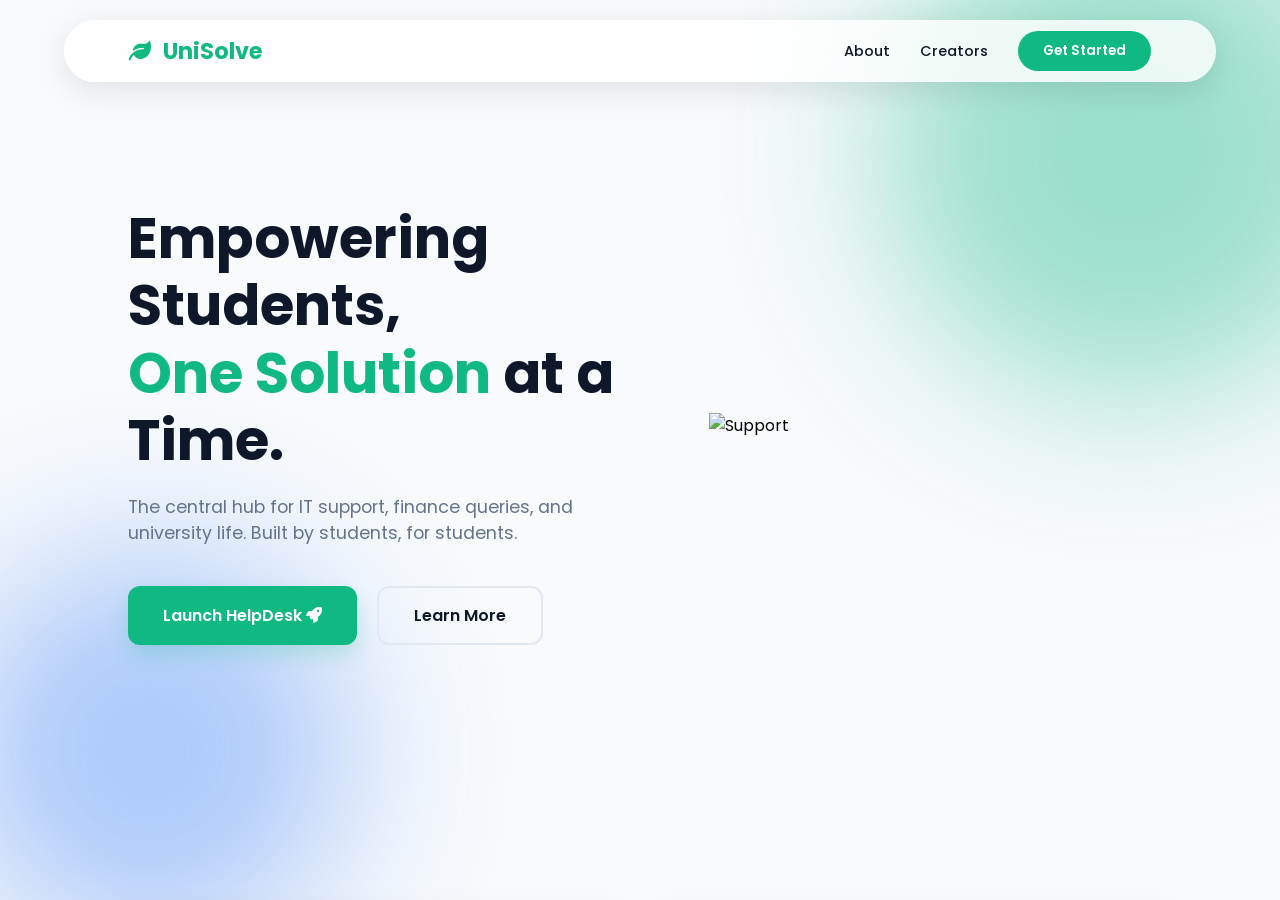
==== commit 2d48c5dd: "updated final code" ====
--- a/index.html
+++ b/index.html
@@ -4,16 +4,23 @@
     <meta charset="UTF-8">
     <meta name="viewport" content="width=device-width, initial-scale=1.0">
     <title>UniSolve HelpDesk | Student Support</title>
+    <!-- Google Fonts for Poppins -->
     <link href="https://fonts.googleapis.com/css2?family=Poppins:wght@300;400;500;600;700&display=swap" rel="stylesheet">
+    <!-- Font Awesome icons -->
     <link rel="stylesheet" href="https://cdnjs.cloudflare.com/ajax/libs/font-awesome/6.0.0/css/all.min.css">
+    <!-- Animate.css for animations -->
     <link rel="stylesheet" href="https://cdnjs.cloudflare.com/ajax/libs/animate.css/4.1.1/animate.min.css"/>
+    <!-- Custom styles -->
     <link rel="stylesheet" href="css/style.css">
 
 </head>
 <body>
+    <!-- Animated background circles -->
     <div class="bg-circles"><div class="circle"></div><div class="circle"></div></div>
 
+    <!-- Landing Page Section -->
     <section id="landing-page" class="view">
+        <!-- Navigation bar -->
         <nav class="landing-nav glass">
             <div class="logo-box"><i class="fas fa-leaf"></i><span>UniSolve</span></div>
             <div class="nav-menu">
@@ -23,6 +30,7 @@
             </div>
         </nav>
 
+        <!-- Hero section -->
         <header class="hero animate__animated animate__fadeIn">
             <div class="hero-content">
                 <h1>Empowering Students, <br><span class="text-green">One Solution</span> at a Time.</h1>
@@ -37,6 +45,7 @@
             </div>
         </header>
 
+        <!-- About section -->
         <section id="about" class="landing-section">
             <div class="section-container">
                 <div class="info-card glass">
@@ -50,6 +59,7 @@
             </div>
         </section>
 
+        <!-- Team section -->
         <section id="team" class="landing-section">
             <h2 class="section-title">Meet the Team</h2>
             <div class="team-grid">
@@ -66,14 +76,19 @@
             </div>
         </section>
 
+        <!-- Footer -->
         <footer class="landing-footer"><p>&copy; 2024 UniSolve HelpDesk Project.</p></footer>
     </section>
 
+    <!-- Authentication Section -->
     <section id="auth-section" class="view hidden animate__animated animate__fadeIn">
         <div class="auth-card glass">
+            <!-- Back to home button -->
             <button class="back-to-home" onclick="backToLanding()"><i class="fas fa-arrow-left"></i> Back to Home </button>
 
+            <!-- Auth logo -->
             <div class="auth-logo"><i class="fas fa-graduation-cap"></i><h1>UniSolve</h1></div>
+            <!-- Login form -->
             <div id="login-form">
                 <div class="input-group"><i class="fas fa-envelope"></i><input type="email" id="login-email" placeholder="University Email"></div>
                 <div class="input-group"><i class="fas fa-lock"></i><input type="password" id="login-pass" placeholder="Password"></div>
@@ -81,6 +96,7 @@
                 <p class="auth-footer">New student? <a href="#" onclick="toggleAuth()">Create Account</a></p>
             </div>
 
+            <!-- Signup form -->
             <div id="signup-form" class="hidden">
                 <div class="input-group"><i class="fas fa-user"></i><input type="text" id="reg-name" placeholder="Full Name"></div>
                 <div class="input-group"><i class="fas fa-envelope"></i><input type="email" id="reg-email" placeholder="Email Address"></div>
@@ -91,8 +107,10 @@
         </div>
     </section>
 
+    <!-- Core JavaScript -->
     <script src="js/core.js"></script>
     <script>
+        // Function to transition to auth section
         function enterApp() {
             document.getElementById('landing-page').classList.add('animate__animated', 'animate__fadeOut');
             setTimeout(() => {
@@ -101,11 +119,13 @@
             }, 500);
         }
 
+        // Toggle between login and signup forms
         function toggleAuth() {
             document.getElementById('login-form').classList.toggle('hidden');
             document.getElementById('signup-form').classList.toggle('hidden');
         }
 
+        // Handle login logic
         function handleLogin() {
             const email = document.getElementById('login-email').value;
             if (email === "admin@uni.com") {
@@ -122,6 +142,7 @@
             }
         }
 
+        // Handle signup logic
         function handleSignup() {
             const name = document.getElementById('reg-name').value;
             const email = document.getElementById('reg-email').value;
@@ -133,6 +154,7 @@
             }
         }
 
+        // Function to go back to landing page
         function backToLanding() {
             const landing = document.getElementById('landing-page');
             const auth = document.getElementById('auth-section');
--- a/css/style.css
+++ b/css/style.css
@@ -0,0 +1,638 @@
+/* --- ROOT VARIABLES --- */
+/* Define CSS custom properties for colors and other reusable values */
+:root {
+    --green-primary: #10b981;
+    --green-dark: #065f46;
+    --green-deep: #064e3b;
+    --green-light: #d1fae5;
+    --slate-900: #0f172a;
+    --slate-800: #1e293b;
+    --white: #ffffff;
+    --glass: rgba(255, 255, 255, 0.8);
+    --glass-border: rgba(255, 255, 255, 0.3);
+    --shadow: 0 8px 32px rgba(0, 0, 0, 0.1);
+}
+
+/* --- GLOBAL STYLES --- */
+/* Reset and base styles for all elements */
+* {
+    margin: 0;
+    padding: 0;
+    box-sizing: border-box;
+    font-family: 'Poppins', sans-serif;
+}
+
+body {
+    background: #f1f5f9;
+    height: 100vh;
+    overflow: hidden;
+}
+
+.hidden { display: none !important; }
+
+/* --- ANIMATED BACKGROUND --- */
+/* Floating circles for visual effect */
+.bg-circles {
+    position: fixed;
+    top: 0;
+    left: 0;
+    width: 100%;
+    height: 100%;
+    z-index: -1;
+    background: #f8fafc;
+}
+
+.circle {
+    position: absolute;
+    border-radius: 50%;
+    filter: blur(80px);
+    opacity: 0.4;
+    animation: move 20s infinite alternate;
+}
+
+.circle:nth-child(1) { width: 500px; height: 500px; background: var(--green-primary); top: -100px; right: -100px; }
+.circle:nth-child(2) { width: 400px; height: 400px; background: #3b82f6; bottom: -50px; left: -50px; animation-delay: -5s; }
+
+@keyframes move { from { transform: translate(0,0); } to { transform: translate(100px, 100px); } }
+
+/* --- GLASSMORPHISM CARD --- */
+/* Glass effect for modern UI */
+.glass {
+    background: var(--glass);
+    backdrop-filter: blur(15px);
+    border: 1px solid var(--glass-border);
+    box-shadow: var(--shadow);
+    border-radius: 24px;
+}
+
+/* --- LANDING PAGE STYLES --- */
+
+#landing-page.view {
+    display: block; 
+    overflow-y: auto;
+    overflow-x: hidden;
+    height: 100vh;
+    scroll-behavior: smooth;
+}
+
+
+body {
+    background: #f1f5f9;
+    height: 100vh;
+    margin: 0;
+    overflow-x: hidden;
+}
+
+.landing-nav {
+    display: flex;
+    justify-content: space-between;
+    align-items: center;
+    padding: 10px 5%;
+    position: fixed;
+    top: 20px;
+    left: 50%;
+    transform: translateX(-50%); /* Centers the absolute nav bar */
+    width: 90%;
+    max-width: 1200px;
+    z-index: 1000;
+    border-radius: 50px;
+}
+
+.landing-section {
+    padding: 80px 10%; /* Consistent margins with Hero */
+    text-align: center;
+    width: 100%;
+    box-sizing: border-box;
+}
+
+.section-container {
+    display: grid;
+    grid-template-columns: repeat(auto-fit, minmax(300px, 1fr)); /* Better responsiveness */
+    gap: 30px;
+    margin: 0 auto;
+    max-width: 1200px;
+}
+
+.info-card {
+    padding: 40px;
+    border-radius: 30px;
+    text-align: left;
+    height: 100%; /* Ensures cards are equal height */
+    box-sizing: border-box;
+}
+
+.nav-menu { display: flex; align-items: center; gap: 30px; }
+.nav-menu a { text-decoration: none; color: var(--slate-900); font-weight: 500; font-size: 0.9rem; transition: 0.3s; }
+.nav-menu a:hover { color: var(--green-primary); }
+
+.btn-login-trigger {
+    background: var(--green-primary);
+    color: white;
+    border: none;
+    padding: 10px 25px;
+    border-radius: 25px;
+    cursor: pointer;
+    font-weight: 600;
+}
+
+
+
+
+/* HERO SECTION */
+.hero {
+    display: flex;
+    align-items: center;
+    justify-content: space-between;
+    padding: 120px 10% 80px 10%; /* Increased horizontal padding */
+    min-height: 90vh; /* Adjusted from 100vh to prevent excessive space */
+    gap: 50px; /* Space between text and illustration */
+}
+
+.hero-content {
+    flex: 1;
+    max-width: 550px;
+    text-align: left;
+}
+
+.hero-image {
+    flex: 1;
+    display: flex;
+    justify-content: center;
+    align-items: center;
+}
+
+.hero-image img {
+    width: 100%;
+    max-width: 400px; /* Prevents image from getting too large */
+    height: auto;
+}
+
+.hero-content h1 { font-size: 3.5rem; line-height: 1.2; color: var(--slate-900); margin-bottom: 20px; }
+.text-green { color: var(--green-primary); }
+.hero-content p { font-size: 1.1rem; color: #64748b; margin-bottom: 40px; }
+
+.hero-btns { display: flex; gap: 20px; }
+.btn-primary-large {
+    padding: 15px 35px; background: var(--green-primary); color: white; border: none; border-radius: 12px; font-size: 1rem; font-weight: 600; cursor: pointer; box-shadow: 0 10px 20px rgba(16, 185, 129, 0.2);
+}
+
+.btn-secondary-large {
+    padding: 15px 35px; border: 2px solid #e2e8f0; color: var(--slate-900); text-decoration: none; border-radius: 12px; font-weight: 600;
+}
+
+/* ABOUT & TEAM */
+.landing-section { padding: 100px 8%; text-align: center; }
+.section-container { display: grid; grid-template-columns: 1fr 1fr; gap: 30px; }
+.section-title { font-size: 2.5rem; margin-bottom: 50px; color: var(--slate-900); }
+
+.info-card { padding: 40px; border-radius: 30px; text-align: left; }
+.info-card i { font-size: 2.5rem; color: var(--green-primary); margin-bottom: 20px; }
+.info-card h3 { font-size: 1.5rem; margin-bottom: 15px; }
+
+/* TEAM SECTION IMPROVEMENTS */
+.team-grid {
+    display: grid;
+    grid-template-columns: repeat(auto-fit, minmax(220px, 1fr)); 
+    gap: 25px;
+    margin-top: 40px;
+    justify-content: center;
+}
+
+.team-card {
+    padding: 30px 20px;
+    border-radius: 24px;
+    text-align: center;
+    transition: all 0.3s ease;
+    position: relative;
+    overflow: hidden;
+}
+
+.team-card:hover {
+    transform: translateY(-10px);
+    background: white;
+    box-shadow: 0 20px 40px rgba(0,0,0,0.05);
+}
+
+/* Floating role icon in corner */
+.role-icon {
+    position: absolute;
+    top: 15px;
+    right: 15px;
+    font-size: 1rem;
+    color: var(--green-primary);
+    opacity: 0.3;
+}
+
+.team-card img {
+    width: 130px;
+    height: 130px;
+    border-radius: 50%; 
+    margin-bottom: 15px;
+    border: 4px solid var(--green-light);
+    padding: 3px;
+    object-fit: cover; 
+    background: white;
+}
+
+.team-card h4 {
+    color: var(--slate-900);
+    font-size: 1.1rem;
+    margin-bottom: 5px;
+}
+
+.role-title {
+    font-size: 0.85rem;
+    color: var(--green-primary);
+    font-weight: 700;
+    text-transform: uppercase;
+    letter-spacing: 0.5px;
+    margin-bottom: 10px;
+}
+
+.team-card span {
+    font-size: 0.8rem;
+    color: #64748b;
+    display: block;
+    line-height: 1.4;
+}
+
+.landing-footer { padding: 40px; text-align: center; border-top: 1px solid #e2e8f0; color: #94a3b8; font-size: 0.8rem; }
+
+
+@media (max-width: 992px) {
+    .hero {
+        flex-direction: column;
+        text-align: center;
+        padding-top: 150px;
+    }
+    .hero-content {
+        text-align: center;
+        margin-bottom: 40px;
+    }
+    .section-container {
+        grid-template-columns: 1fr; /* Stack cards on mobile */
+    }
+}
+
+
+/* --- AUTHENTICATION --- */
+#auth-section {
+    display: flex;
+    justify-content: center;
+    align-items: center;
+    height: 100vh;
+}
+
+.auth-card {
+    width: 400px;
+    padding: 40px;
+    text-align: center;
+}
+
+.auth-logo i { font-size: 3.5rem; color: var(--green-primary); margin-bottom: 15px; }
+.auth-logo h1 { font-size: 2rem; color: var(--slate-900); }
+.auth-logo p { color: #64748b; margin-bottom: 30px; font-size: 0.9rem; }
+
+.input-group { position: relative; margin-bottom: 15px; }
+.input-group i { position: absolute; left: 15px; top: 13px; color: #94a3b8; }
+.input-group input {
+    width: 100%;
+    padding: 12px 15px 12px 45px;
+    border: 1px solid #e2e8f0;
+    border-radius: 12px;
+    outline: none;
+    transition: 0.3s;
+}
+
+.input-group input:focus { border-color: var(--green-primary); box-shadow: 0 0 0 4px rgba(16, 185, 129, 0.1); }
+
+.btn-primary {
+    width: 100%;
+    padding: 14px;
+    background: var(--green-primary);
+    color: white;
+    border: none;
+    border-radius: 12px;
+    font-weight: 600;
+    cursor: pointer;
+    transition: 0.3s;
+}
+
+.btn-primary:hover { background: var(--green-dark); transform: translateY(-2px); }
+
+/* Back to Home Link in Auth Card */
+.back-to-home {
+    background: none;
+    border: none;
+    color: #64748b; /* Slate grey */
+    font-size: 0.85rem;
+    font-weight: 500;
+    cursor: pointer;
+    display: flex;
+    align-items: center;
+    gap: 8px;
+    margin-bottom: 20px;
+    transition: 0.3s ease;
+    padding: 0;
+}
+
+.back-to-home:hover {
+    color: var(--green-primary);
+    transform: translateX(-5px); /* Subtle slide effect */
+}
+
+.back-to-home i {
+    font-size: 0.8rem;
+}
+
+
+/* --- SIDEBAR GREEN --- */
+body.view {
+    display: flex; /* This puts sidebar and content side-by-side */
+    height: 100vh;
+    overflow: hidden;
+}
+
+.sidebar-green {
+    width: 280px;
+    flex-shrink: 0; /* Prevents sidebar from squishing */
+    background: var(--green-deep);
+    height: 100vh;
+    display: flex;
+    flex-direction: column;
+    padding: 25px;
+    color: white;
+}
+
+.logo-box { display: flex; align-items: center; gap: 12px; font-size: 1.4rem; font-weight: 700; color: var(--green-primary); }
+
+.sb-search {
+    background: rgba(255,255,255,0.1);
+    border-radius: 12px;
+    padding: 10px 15px;
+    display: flex;
+    align-items: center;
+    gap: 10px;
+    margin: 25px 0;
+}
+
+.sb-search input { background: none; border: none; color: white; outline: none; width: 100%; }
+
+.sb-section label {
+    font-size: 0.7rem;
+    color: rgba(255,255,255,0.4);
+    letter-spacing: 1.2px;
+    display: block;
+    margin: 20px 0 10px 5px;
+}
+
+.sb-link, .sb-link-small {
+    width: 100%;
+    background: none;
+    border: none;
+    color: #cbd5e1;
+    display: flex;
+    align-items: center;
+    gap: 12px;
+    padding: 12px;
+    border-radius: 12px;
+    cursor: pointer;
+    transition: 0.3s;
+    text-align: left;
+}
+
+.sb-link.active { background: var(--green-primary); color: white; }
+.sb-link:hover:not(.active), .sb-link-small:hover { background: rgba(255,255,255,0.05); color: white; }
+
+.badge { margin-left: auto; background: #ef4444; font-size: 0.7rem; padding: 2px 8px; border-radius: 10px; }
+
+/* --- PROFILE CARD --- */
+.sb-profile {
+    margin-top: auto;
+    background: rgba(0,0,0,0.2);
+    padding: 15px;
+    border-radius: 16px;
+    display: flex;
+    align-items: center;
+    justify-content: space-between;
+}
+
+.user-info { display: flex; align-items: center; gap: 10px; }
+.user-info img { width: 38px; height: 38px; border-radius: 50%; border: 2px solid var(--green-primary); }
+.user-details p { font-size: 0.85rem; font-weight: 600; margin: 0; color: white; }
+.user-details small { color: var(--green-primary); font-size: 0.7rem; display: flex; align-items: center; gap: 4px; }
+
+.sb-logout { background: none; border: none; color: #f87171; cursor: pointer; transition: 0.3s; }
+.sb-logout:hover { color: #ef4444; transform: scale(1.1); }
+
+/* --- MAIN CONTENT AREA --- */
+.view { display: flex; }
+.main-content-green { flex: 1; padding: 40px; overflow-y: auto; background: #f8fafc; }
+
+/* SECTOR CARDS */
+.sector-grid { display: grid; grid-template-columns: repeat(auto-fit, minmax(240px, 1fr)); gap: 25px; margin-top: 30px; }
+
+.sector-card {
+    background: #ffffff;
+    padding: 45px 35px;
+    border-radius: 35px; /* High rounding as seen in image */
+    text-align: left;    /* Left aligned content */
+    cursor: pointer;
+    transition: all 0.3s ease;
+    border: 1px solid rgba(0,0,0,0.02);
+    box-shadow: 0 10px 30px rgba(0,0,0,0.03); /* Soft shadow */
+    border-bottom: 6px solid transparent;    /* Hidden border for hover */
+    display: flex;
+    flex-direction: column;
+    gap: 10px;
+}
+
+
+.sector-card h4 {
+    font-size: 1.25rem;
+    font-weight: 700;
+    color: #000000;
+    margin: 0;
+}
+
+.sector-card span {
+    font-size: 0.95rem;
+    color: #475569; /* Muted gray text */
+    line-height: 1.4;
+    font-weight: 400;
+}
+
+.sector-card:hover { transform: translateY(-10px); box-shadow: 0 20px 25px rgba(0,0,0,0.05); background: #fff;}
+.s-blue:hover { border-color: #3b82f6; }
+.s-purple:hover { border-color: #a855f7; }
+.s-green:hover { border-color: #10b981; }
+.s-orange:hover { border-color: #f59e0b; }
+
+.icon-box-plain {
+    font-size: 2.8rem;
+    color: #1e293b; /* Dark slate icon */
+    margin-bottom: 20px;
+}
+
+.icon-box {
+    width: 60px;
+    height: 60px;
+    background: var(--green-light);
+    color: var(--green-primary);
+    border-radius: 16px;
+    display: flex;
+    align-items: center;
+    justify-content: center;
+    font-size: 1.5rem;
+    margin: 0 auto 20px;
+}
+
+/* --- CHAT INTERFACE --- */
+.chat-window { max-width: 900px; margin: 0 auto; height: 80vh; display: flex; flex-direction: column; overflow: hidden; }
+.chat-header { padding: 20px; display: flex; align-items: center; gap: 15px; border-bottom: 1px solid #e2e8f0; }
+.back-btn { background: none; border: none; font-size: 1.2rem; cursor: pointer; color: var(--slate-800); }
+
+.chat-messages { flex: 1; padding: 25px; overflow-y: auto; display: flex; flex-direction: column; gap: 15px; background: rgba(255,255,255,0.4); }
+
+.msg { padding: 12px 18px; border-radius: 18px; max-width: 75%; position: relative; font-size: 0.95rem; line-height: 1.5; }
+.msg.sent { align-self: flex-end; background: var(--green-primary); color: white; border-bottom-right-radius: 4px; }
+.msg.received { align-self: flex-start; background: white; color: var(--slate-900); border-bottom-left-radius: 4px; box-shadow: 0 2px 5px rgba(0,0,0,0.05); }
+
+.msg-meta { font-size: 0.65rem; margin-top: 5px; opacity: 0.7; display: flex; justify-content: space-between; gap: 10px; }
+.crud-links span { cursor: pointer; text-decoration: underline; margin-left: 5px; }
+
+.chat-input-area { padding: 20px; background: white; display: flex; gap: 10px; border-top: 1px solid #e2e8f0; }
+.chat-input-area input { flex: 1; border: none; outline: none; padding: 10px; font-size: 1rem; }
+.send-btn { background: var(--green-primary); color: white; border: none; width: 45px; height: 45px; border-radius: 12px; cursor: pointer; transition: 0.2s; }
+.send-btn:hover { background: var(--green-dark); transform: rotate(15deg); }
+
+
+/* Ticket Form Styling */
+#ticket-form-view {
+    display: flex;
+    flex-direction: column;
+    align-items: center;
+    justify-content: center;
+    height: 100%;
+    width: 100%;
+}
+
+.ticket-form {
+    width: 100%;
+    max-width: 550px;
+    padding: 40px;
+    margin: 0 auto;
+}
+
+.status-badge {
+    padding: 4px 12px;
+    border-radius: 50px;
+    font-size: 0.75rem;
+    font-weight: 600;
+}
+.status-pending { background: #fef3c7; color: #d97706; }
+.status-solved { background: #d1fae5; color: #059669; }
+
+
+
+.input-group-vertical {
+    margin-bottom: 20px;
+    display: flex;
+    flex-direction: column;
+    gap: 8px;
+}
+
+.input-group-vertical label {
+    font-size: 0.9rem;
+    font-weight: 600;
+    color: var(--green-deep);
+}
+
+.input-group-vertical input, 
+.input-group-vertical select, 
+.input-group-vertical textarea {
+    padding: 12px;
+    border: 1px solid #e2e8f0;
+    border-radius: 12px;
+    outline: none;
+    font-size: 0.95rem;
+    background: white;
+}
+
+.input-group-vertical input:focus, 
+.input-group-vertical textarea:focus {
+    border-color: var(--green-primary);
+}
+
+.view-header {
+    display: flex;
+    align-items: center;
+    gap: 15px;
+    margin-bottom: 25px;
+}
+
+/* --- ADMIN STATS --- */
+.stats-grid { display: grid; grid-template-columns: repeat(3, 1fr); gap: 20px; margin: 25px 0; }
+.stat-card { padding: 25px; text-align: center; }
+.stat-card h3 { font-size: 2rem; color: var(--green-primary); }
+
+/* ADMIN TABLE STYLES */
+.view-header-flex { display: flex; justify-content: space-between; align-items: center; margin-bottom: 25px; }
+.table-container { overflow: hidden; margin-top: 20px; }
+.admin-table { width: 100%; border-collapse: collapse; text-align: left; background: white; }
+.admin-table th { padding: 15px; background: #f1f5f9; color: var(--slate-900); font-weight: 600; }
+.admin-table td { padding: 15px; border-bottom: 1px solid #f1f5f9; }
+.admin-table tr:hover { background: #f8fafc; }
+
+.btn-icon { background: none; border: none; cursor: pointer; padding: 5px; margin: 0 5px; border-radius: 5px; transition: 0.2s; }
+.btn-edit { color: #3b82f6; }
+.btn-edit:hover { background: #dbeafe; }
+.btn-del { color: #ef4444; }
+.btn-del:hover { background: #fee2e2; }
+
+/* Professional Resolve Button UI */
+.btn-resolve-ui {
+    background: #f0fdf4; /* Light green bg */
+    color: #16a34a;      /* Dark green text */
+    border: 1px solid #bbf7d0;
+    padding: 8px 16px;
+    border-radius: 10px;
+    font-size: 0.85rem;
+    font-weight: 600;
+    cursor: pointer;
+    display: flex;
+    align-items: center;
+    gap: 8px;
+    transition: all 0.2s ease;
+}
+
+.btn-resolve-ui:hover {
+    background: #16a34a; /* Turns solid green on hover */
+    color: white;
+    box-shadow: 0 4px 12px rgba(22, 163, 74, 0.2);
+}
+
+.btn-resolve-ui i {
+    font-size: 1rem;
+}
+
+/* ADMIN LIVE CHAT LAYOUT */
+.admin-chat-layout { display: grid; grid-template-columns: 300px 1fr; gap: 20px; height: 75vh; }
+.chat-queue { padding: 20px; overflow-y: auto; }
+.chat-queue h3 { font-size: 1rem; margin-bottom: 15px; color: var(--green-deep); border-bottom: 2px solid var(--green-light); padding-bottom: 10px; }
+
+.queue-item { 
+    padding: 15px; border-radius: 12px; background: white; margin-bottom: 10px; 
+    cursor: pointer; transition: 0.3s; border: 1px solid transparent;
+}
+.queue-item:hover { border-color: var(--green-primary); transform: translateX(5px); }
+.queue-item.active { background: var(--green-light); border-color: var(--green-primary); }
+.queue-item p { font-weight: 600; font-size: 0.9rem; margin-bottom: 2px; }
+.queue-item small { color: #64748b; font-size: 0.75rem; }
+
+.admin-chat-window { display: flex; flex-direction: column; position: relative; }
+#admin-chat-placeholder { 
+    position: absolute; top: 50%; left: 50%; transform: translate(-50%, -50%); 
+    text-align: center; color: #cbd5e1; 
+}
+#admin-chat-placeholder i { font-size: 4rem; margin-bottom: 10px; }
